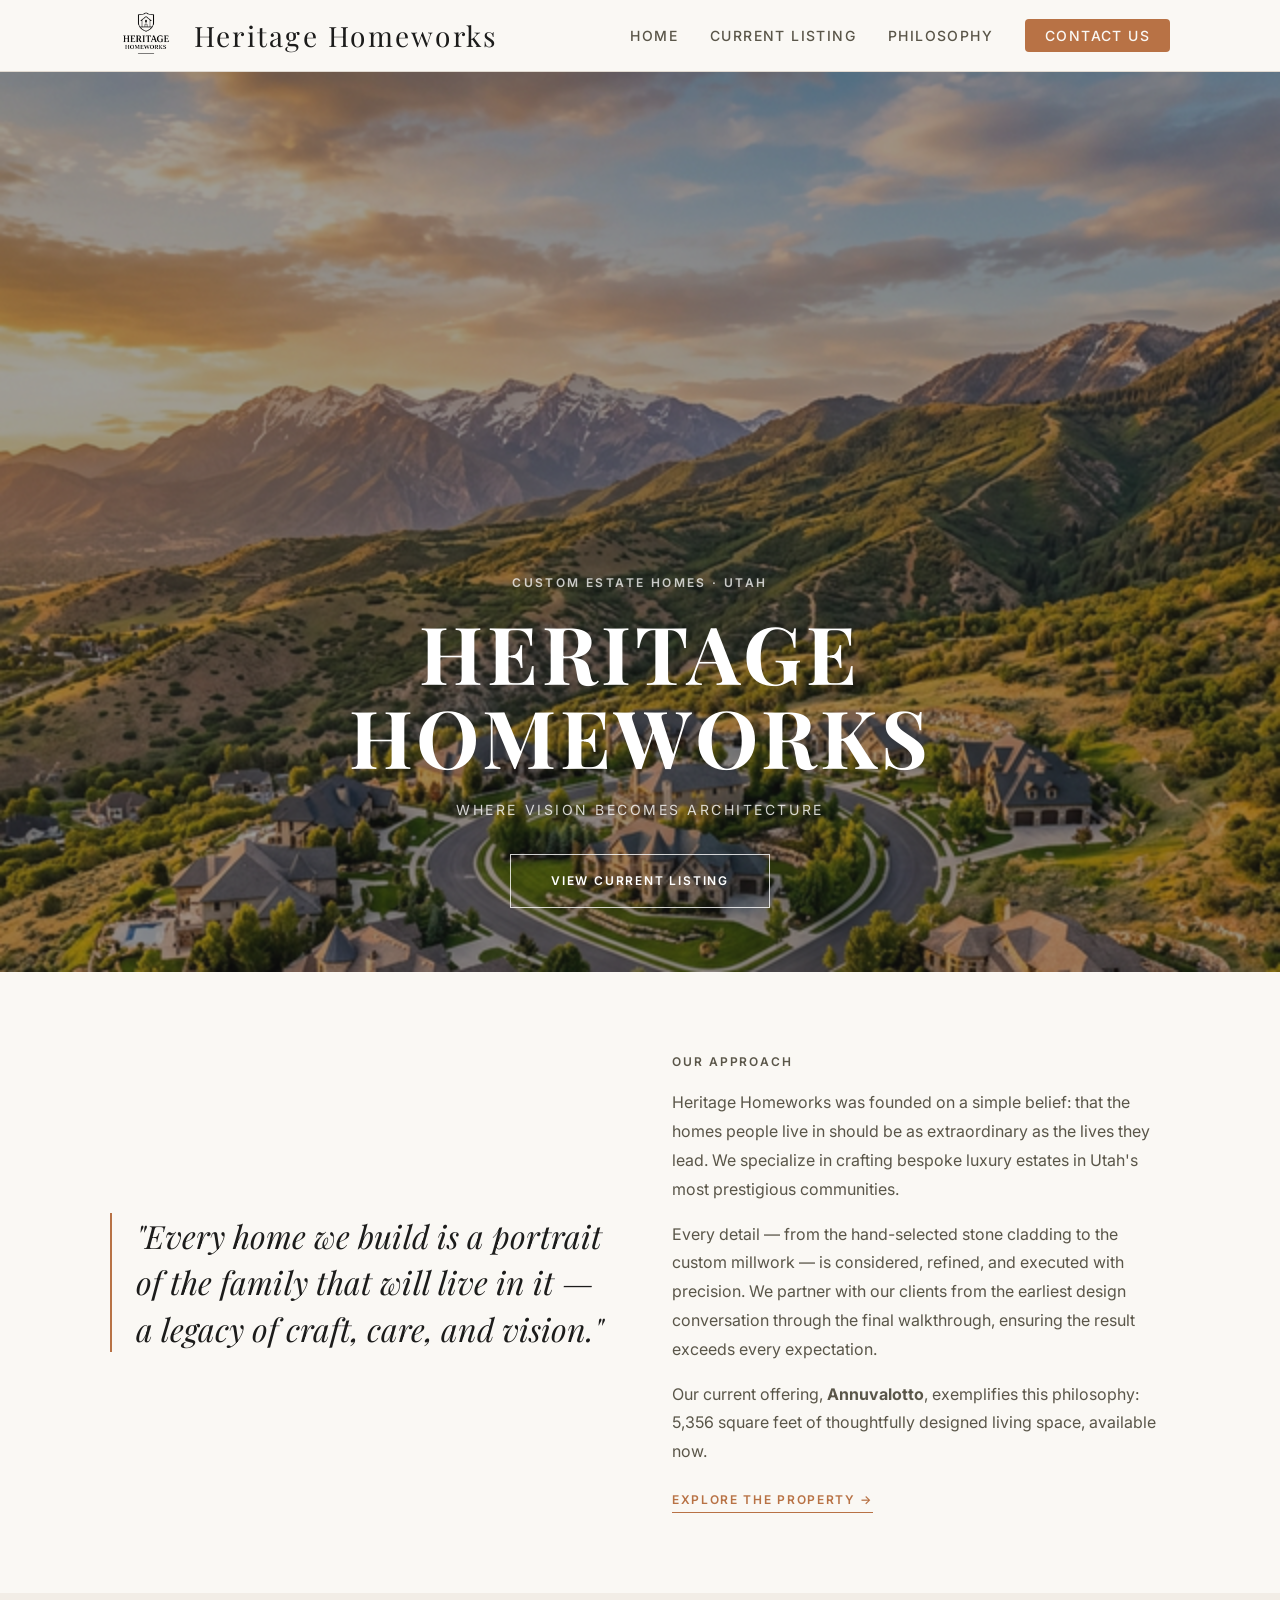
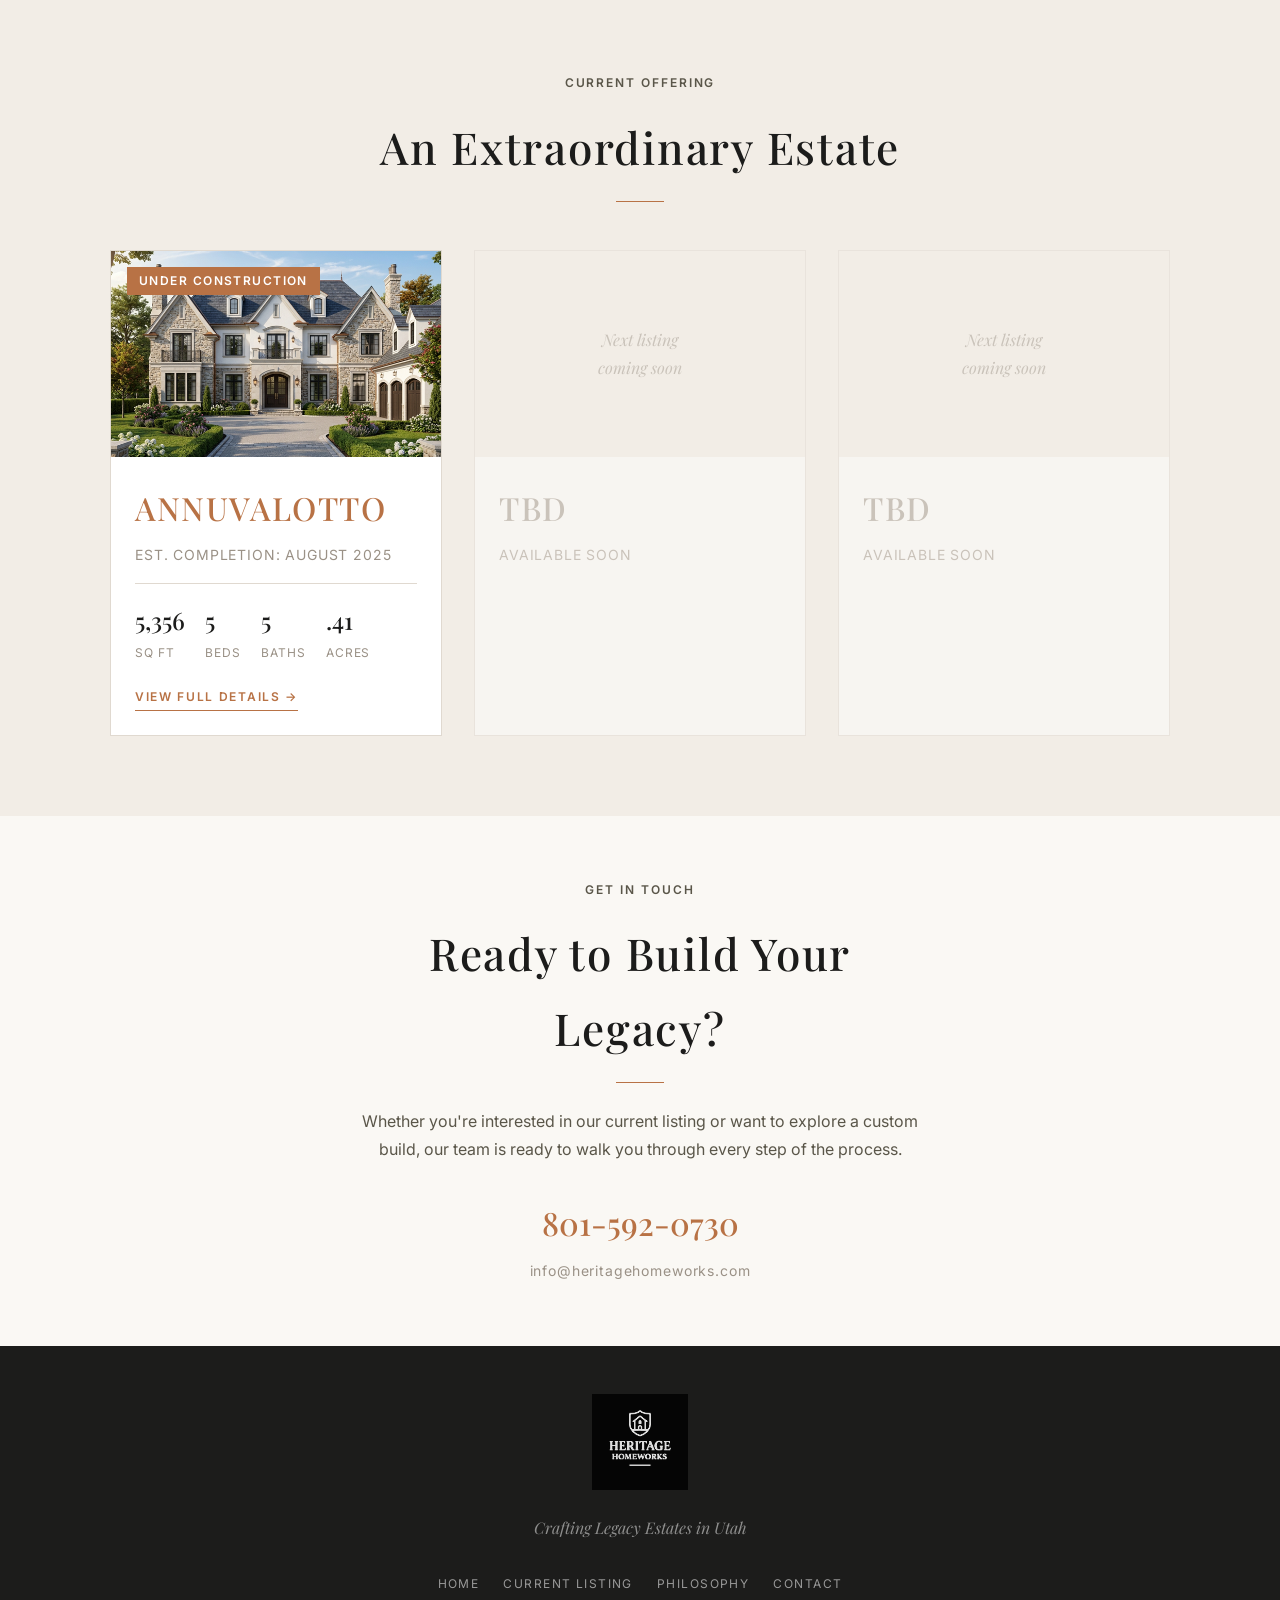
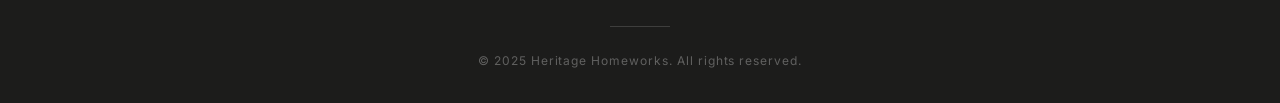
==== index.html @ 86cc1c11 "Added css modules and HTML content" ====
<!DOCTYPE html>
<html lang="en">

<head>
  <meta charset="UTF-8" />
  <meta name="viewport" content="width=device-width, initial-scale=1.0" />
  <meta name="description"
    content="Heritage Homeworks — Utah's premier luxury custom home builder. Exceptional estates crafted with timeless design and unmatched craftsmanship." />
  <title>Heritage Homeworks | Luxury Custom Homes</title>
  <link rel="preconnect" href="https://fonts.googleapis.com" />
  <link rel="preconnect" href="https://fonts.gstatic.com" crossorigin />
  <link
    href="https://fonts.googleapis.com/css2?family=Playfair+Display:ital,wght@0,400;0,500;0,700;1,400&family=Inter:wght@300;400;500;600&display=swap"
    rel="stylesheet" />
  <link rel="stylesheet" href="css/style.css" />
</head>

<body>

  <!-- Hamburger toggle — CSS-only, no JavaScript required -->
  <input type="checkbox" id="nav-toggle" aria-label="Toggle navigation menu" />

  <!-- NAVIGATION -->
  <nav class="nav" role="navigation" aria-label="Main navigation">
    <div class="nav__inner">
      <a href="index.html" class="nav__logo" aria-label="Heritage Homeworks home">
        <img src="assets/heritage-logo-banner-removebg-preview.png" alt="Heritage Homeworks logo"
          class="nav__logo-img" />
        <span class="nav__logo-text">Heritage Homeworks</span>
      </a>
      <ul class="nav__menu" role="list">
        <li><a href="index.html" class="nav__link">Home</a></li>
        <li><a href="home-product.html" class="nav__link">Current Listing</a></li>
        <li><a href="#philosophy" class="nav__link">Philosophy</a></li>
        <li><a href="#contact" class="nav__link nav__link--cta">Contact Us</a></li>
      </ul>
      <label for="nav-toggle" class="nav__hamburger" aria-label="Open menu">
        <span class="nav__hamburger-bar"></span>
        <span class="nav__hamburger-bar"></span>
        <span class="nav__hamburger-bar"></span>
      </label>
    </div>
    <nav class="nav__drawer" aria-label="Mobile navigation">
      <a href="index.html" class="nav__link">Home</a>
      <a href="home-product.html" class="nav__link">Current Listing</a>
      <a href="#philosophy" class="nav__link">Philosophy</a>
      <a href="#contact" class="nav__link">Contact Us</a>
    </nav>
  </nav>

  <!-- HERO -->
  <section class="hero" aria-label="Hero">
    <div class="hero__bg" style="background-image: url('assets/hero-bg.jpg');"></div>
    <div class="hero__overlay"></div>
    <div class="hero__content">
      <p class="hero__eyebrow anim-fade-up">Custom Estate Homes · Utah</p>
      <h1 class="hero__title anim-fade-up anim-delay-1">Heritage<br>Homeworks</h1>
      <p class="hero__subtitle anim-fade-up anim-delay-2">Where Vision Becomes Architecture</p>
      <a href="home-product.html" class="hero__cta anim-fade-up anim-delay-3">View Current Listing</a>
    </div>
  </section>

  <!-- PHILOSOPHY -->
  <section class="philosophy section section--plain" id="philosophy" aria-labelledby="philosophy-heading">
    <div class="container">
      <div class="philosophy__inner">
        <blockquote class="philosophy__quote">
          "Every home we build is a portrait of the family that will live in it — a legacy of craft, care, and vision."
        </blockquote>
        <div class="philosophy__body">
          <span class="u-label">Our Approach</span>
          <p>Heritage Homeworks was founded on a simple belief: that the homes people live in should be as extraordinary
            as the lives they lead. We specialize in crafting bespoke luxury estates in Utah's most prestigious
            communities.</p>
          <p>Every detail — from the hand-selected stone cladding to the custom millwork — is considered, refined, and
            executed with precision. We partner with our clients from the earliest design conversation through the final
            walkthrough, ensuring the result exceeds every expectation.</p>
          <p>Our current offering, <strong>Annuvalotto</strong>, exemplifies this philosophy: 5,356 square feet of
            thoughtfully designed living space, available now.</p>
          <a href="home-product.html" class="philosophy__link">Explore the Property →</a>
        </div>
      </div>
    </div>
  </section>

  <!-- FEATURED LISTINGS -->
  <section class="listings section section--alt" aria-labelledby="listings-heading">
    <div class="container">
      <div class="listings__header">
        <span class="u-label">Current Offering</span>
        <h2 class="listings__title" id="listings-heading">An Extraordinary Estate</h2>
        <span class="u-divider"></span>
      </div>
      <div class="listings__grid">

        <!-- Active listing -->
        <article class="listing-card">
          <div class="listing-card__img-wrap">
            <img src="assets/exterior-render.jpg" alt="Annuvalotto — luxury estate exterior render"
              class="listing-card__img" loading="lazy" />
            <span class="listing-card__badge">Under Construction</span>
          </div>
          <div class="listing-card__body">
            <h3 class="listing-card__name">Annuvalotto</h3>
            <p class="listing-card__meta">Est. Completion: August 2025</p>
            <div class="listing-card__specs">
              <div class="listing-card__spec">
                <span class="listing-card__spec-val">5,356</span>
                <span class="listing-card__spec-key">Sq Ft</span>
              </div>
              <div class="listing-card__spec">
                <span class="listing-card__spec-val">5</span>
                <span class="listing-card__spec-key">Beds</span>
              </div>
              <div class="listing-card__spec">
                <span class="listing-card__spec-val">5</span>
                <span class="listing-card__spec-key">Baths</span>
              </div>
              <div class="listing-card__spec">
                <span class="listing-card__spec-val">.41</span>
                <span class="listing-card__spec-key">Acres</span>
              </div>
            </div>
            <a href="home-product.html" class="listing-card__cta">View Full Details →</a>
          </div>
        </article>

        <!-- Placeholder cards for future listings -->
        <article class="listing-card listing-card--placeholder">
          <div class="listing-card__img-wrap listing-card__img-wrap--empty">
            <p class="listing-card__placeholder-text">Next listing<br>coming soon</p>
          </div>
          <div class="listing-card__body">
            <h3 class="listing-card__name listing-card__name--dim">TBD</h3>
            <p class="listing-card__meta">Available Soon</p>
          </div>
        </article>

        <article class="listing-card listing-card--placeholder">
          <div class="listing-card__img-wrap listing-card__img-wrap--empty">
            <p class="listing-card__placeholder-text">Next listing<br>coming soon</p>
          </div>
          <div class="listing-card__body">
            <h3 class="listing-card__name listing-card__name--dim">TBD</h3>
            <p class="listing-card__meta">Available Soon</p>
          </div>
        </article>

      </div>
    </div>
  </section>

  <!-- CONTACT -->
  <section class="section section--plain contact" id="contact" aria-labelledby="contact-heading">
    <div class="container">
      <span class="u-label">Get In Touch</span>
      <h2 class="listings__title" id="contact-heading">Ready to Build Your Legacy?</h2>
      <span class="u-divider"></span>
      <p class="contact__body">Whether you're interested in our current listing or want to explore a custom build, our
        team is ready to walk you through every step of the process.</p>
      <div class="contact__links">
        <a href="tel:8015920730" class="contact__phone">801-592-0730</a>
        <a href="mailto:info@heritagehomeworks.com" class="contact__email">info@heritagehomeworks.com</a>
      </div>
    </div>
  </section>

  <!-- FOOTER -->
  <footer class="footer" role="contentinfo">
    <div class="container">
      <div class="footer__logo">
        <img src="assets/heritage-logo-banner.jpeg" alt="Heritage Homeworks" />
      </div>
      <p class="footer__tagline">Crafting Legacy Estates in Utah</p>
      <nav class="footer__links" aria-label="Footer navigation">
        <a href="index.html" class="footer__link">Home</a>
        <a href="home-product.html" class="footer__link">Current Listing</a>
        <a href="#philosophy" class="footer__link">Philosophy</a>
        <a href="#contact" class="footer__link">Contact</a>
      </nav>
      <div class="footer__divider"></div>
      <p class="footer__copy">&copy; 2025 Heritage Homeworks. All rights reserved.</p>
    </div>
  </footer>

</body>

</html>
---- css/style.css ----
/* ==========================================================================
   HERITAGE HOMEWORKS — style.css
   SMACSS Entry Point
   
   This file imports all layers in the correct cascade order.
   Do NOT add styles here — edit the dedicated files instead:

   variables.css  → Design tokens (colors, fonts, spacing, motion)
   base.css       → Reset, global element styles, utilities, animations
   layout.css     → Nav, footer, .container, .section — every page
   components.css → Reusable UI modules (cards, buttons, strips, boards)
   pages.css      → Page-specific styles (homepage & product page)
   ========================================================================== */

@import url('./variables.css');
@import url('./base.css');
@import url('./layout.css');
@import url('./components.css');
@import url('./pages.css');
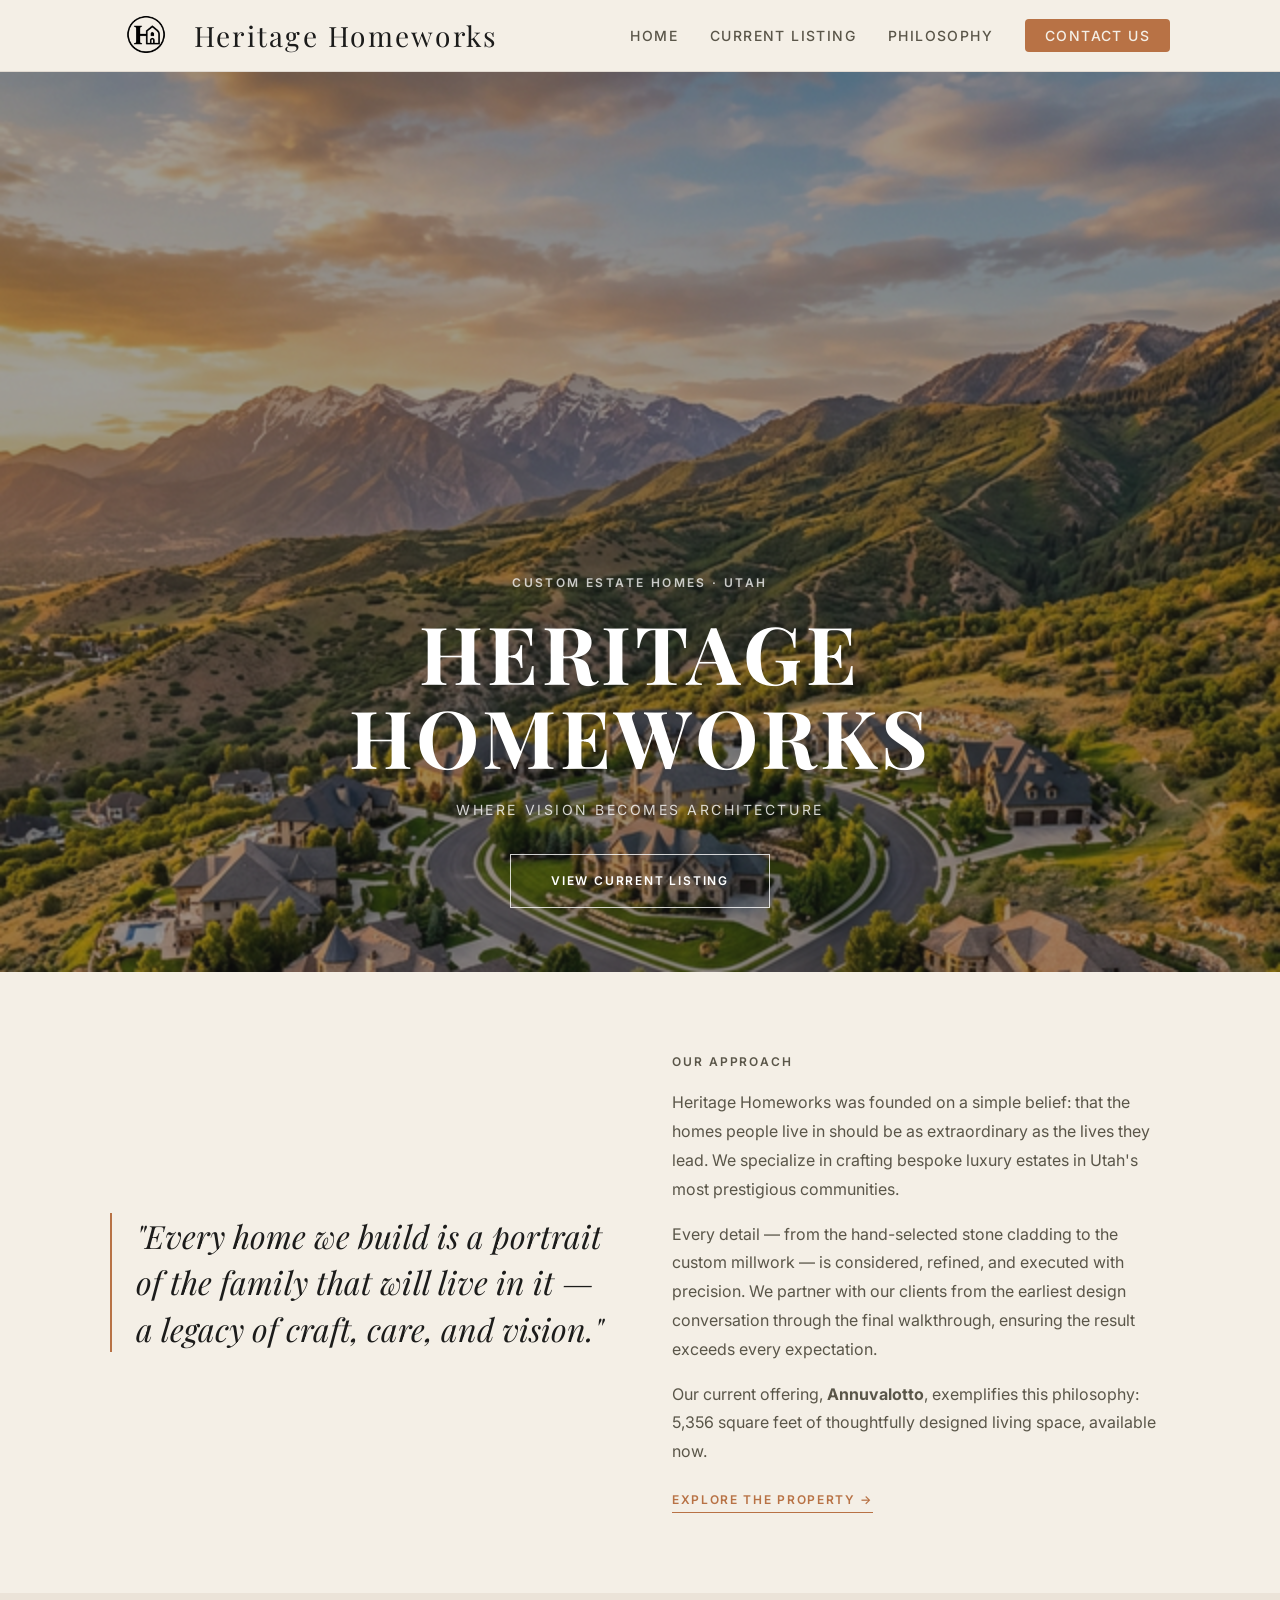
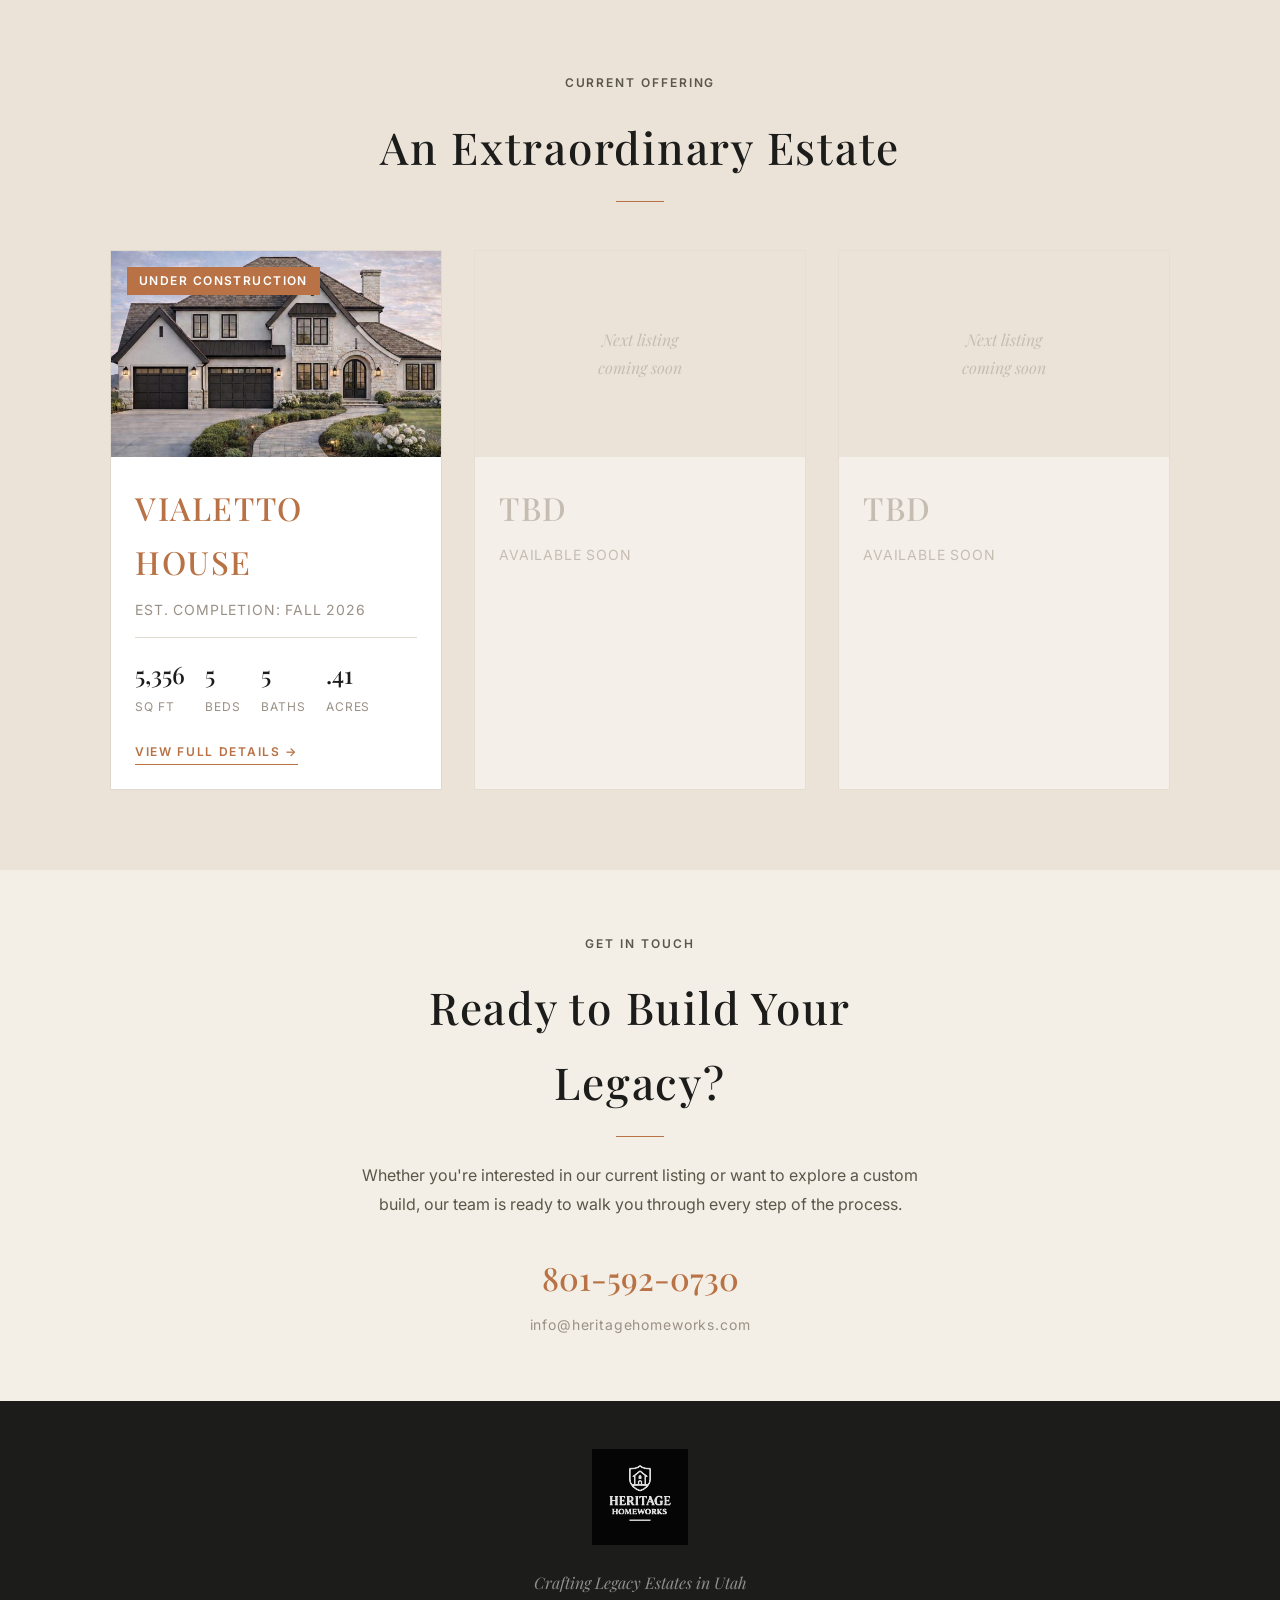
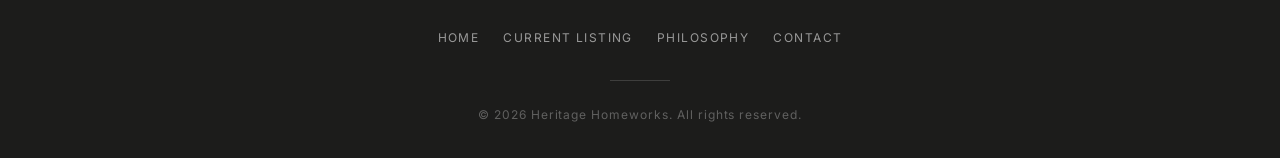
==== commit c2de5c35: "Added house plans and fixed bugs" ====
--- a/index.html
+++ b/index.html
@@ -24,8 +24,7 @@
   <nav class="nav" role="navigation" aria-label="Main navigation">
     <div class="nav__inner">
       <a href="index.html" class="nav__logo" aria-label="Heritage Homeworks home">
-        <img src="assets/heritage-logo-banner-removebg-preview.png" alt="Heritage Homeworks logo"
-          class="nav__logo-img" />
+        <img src="assets/heritage-logo-removebg-preview.png" alt="Heritage Homeworks logo" class="nav__logo-img" />
         <span class="nav__logo-text">Heritage Homeworks</span>
       </a>
       <ul class="nav__menu" role="list">
@@ -96,13 +95,13 @@
         <!-- Active listing -->
         <article class="listing-card">
           <div class="listing-card__img-wrap">
-            <img src="assets/exterior-render.jpg" alt="Annuvalotto — luxury estate exterior render"
+            <img src="assets/home-section-pic.jpeg" alt="Annuvalotto — luxury estate exterior render"
               class="listing-card__img" loading="lazy" />
             <span class="listing-card__badge">Under Construction</span>
           </div>
           <div class="listing-card__body">
-            <h3 class="listing-card__name">Annuvalotto</h3>
-            <p class="listing-card__meta">Est. Completion: August 2025</p>
+            <h3 class="listing-card__name">Vialetto House</h3>
+            <p class="listing-card__meta">Est. Completion: Fall 2026</p>
             <div class="listing-card__specs">
               <div class="listing-card__spec">
                 <span class="listing-card__spec-val">5,356</span>
@@ -179,7 +178,7 @@
         <a href="#contact" class="footer__link">Contact</a>
       </nav>
       <div class="footer__divider"></div>
-      <p class="footer__copy">&copy; 2025 Heritage Homeworks. All rights reserved.</p>
+      <p class="footer__copy">&copy; 2026 Heritage Homeworks. All rights reserved.</p>
     </div>
   </footer>
 
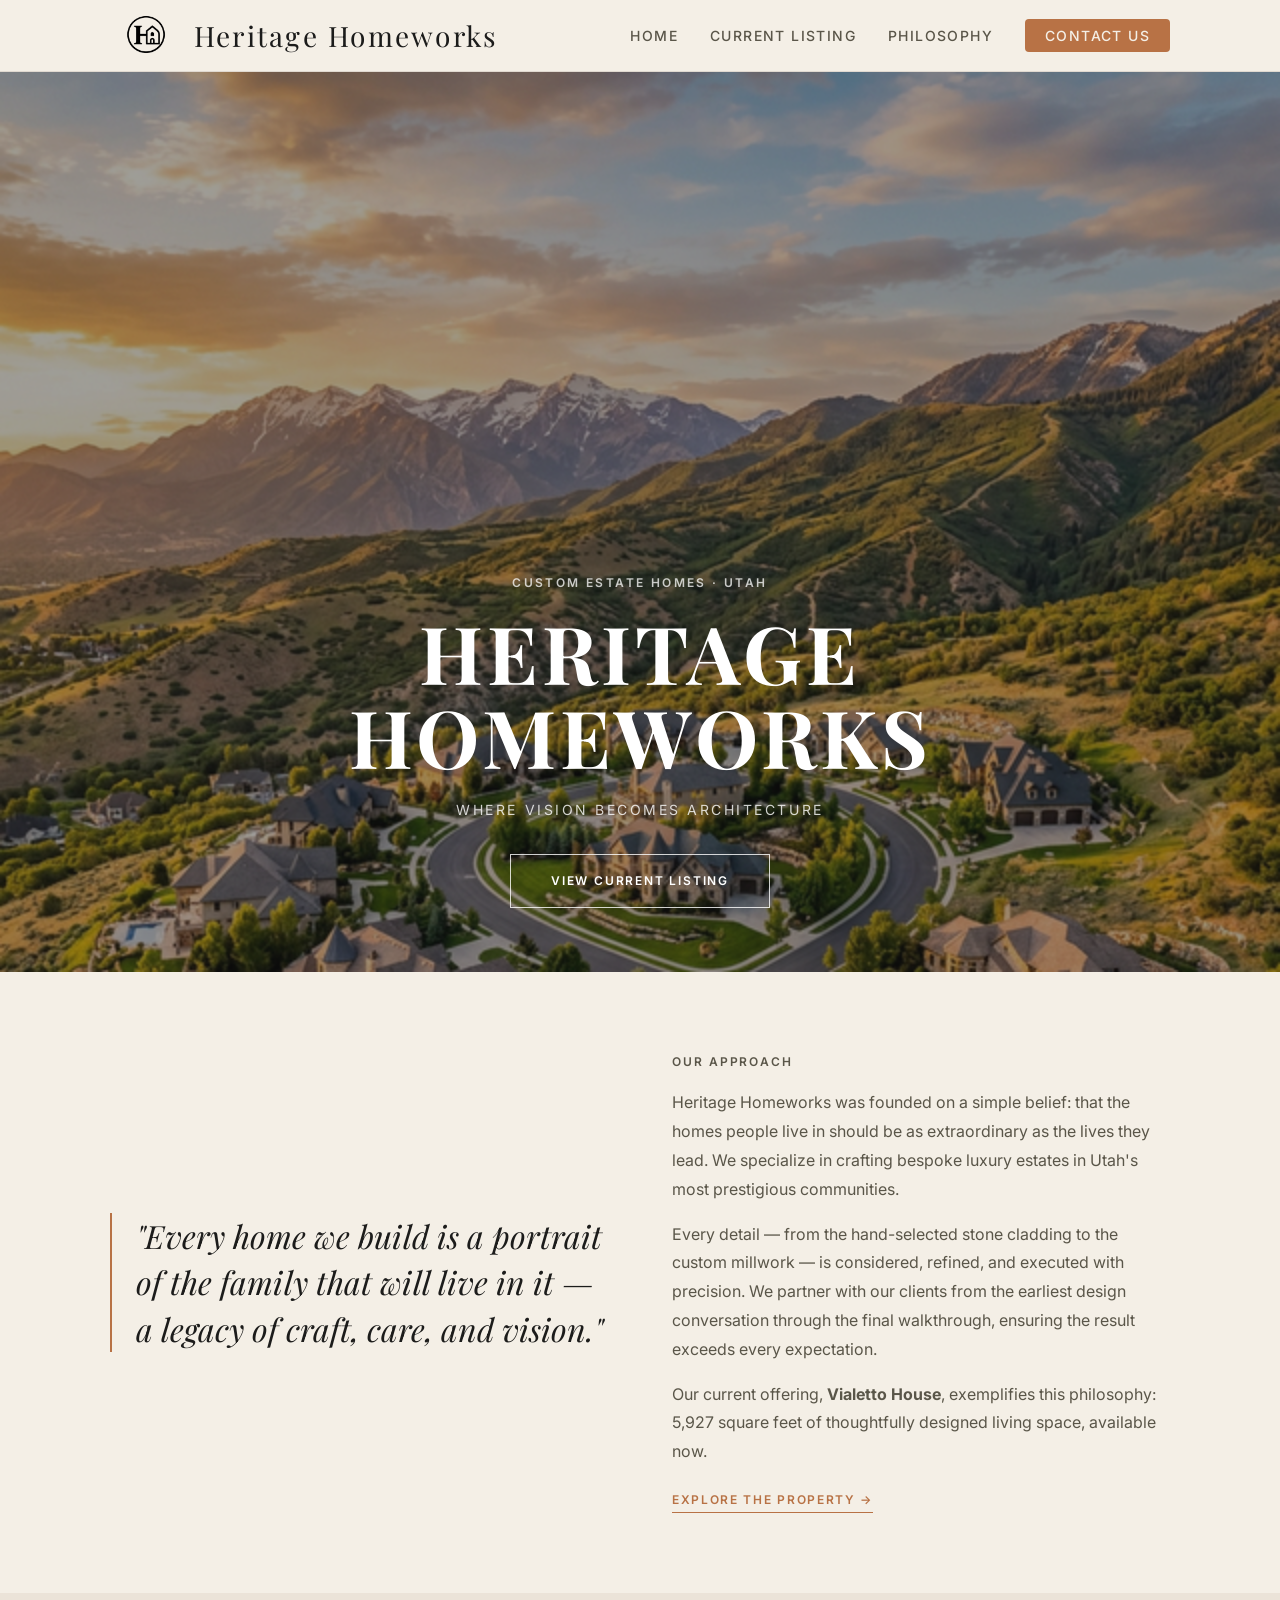
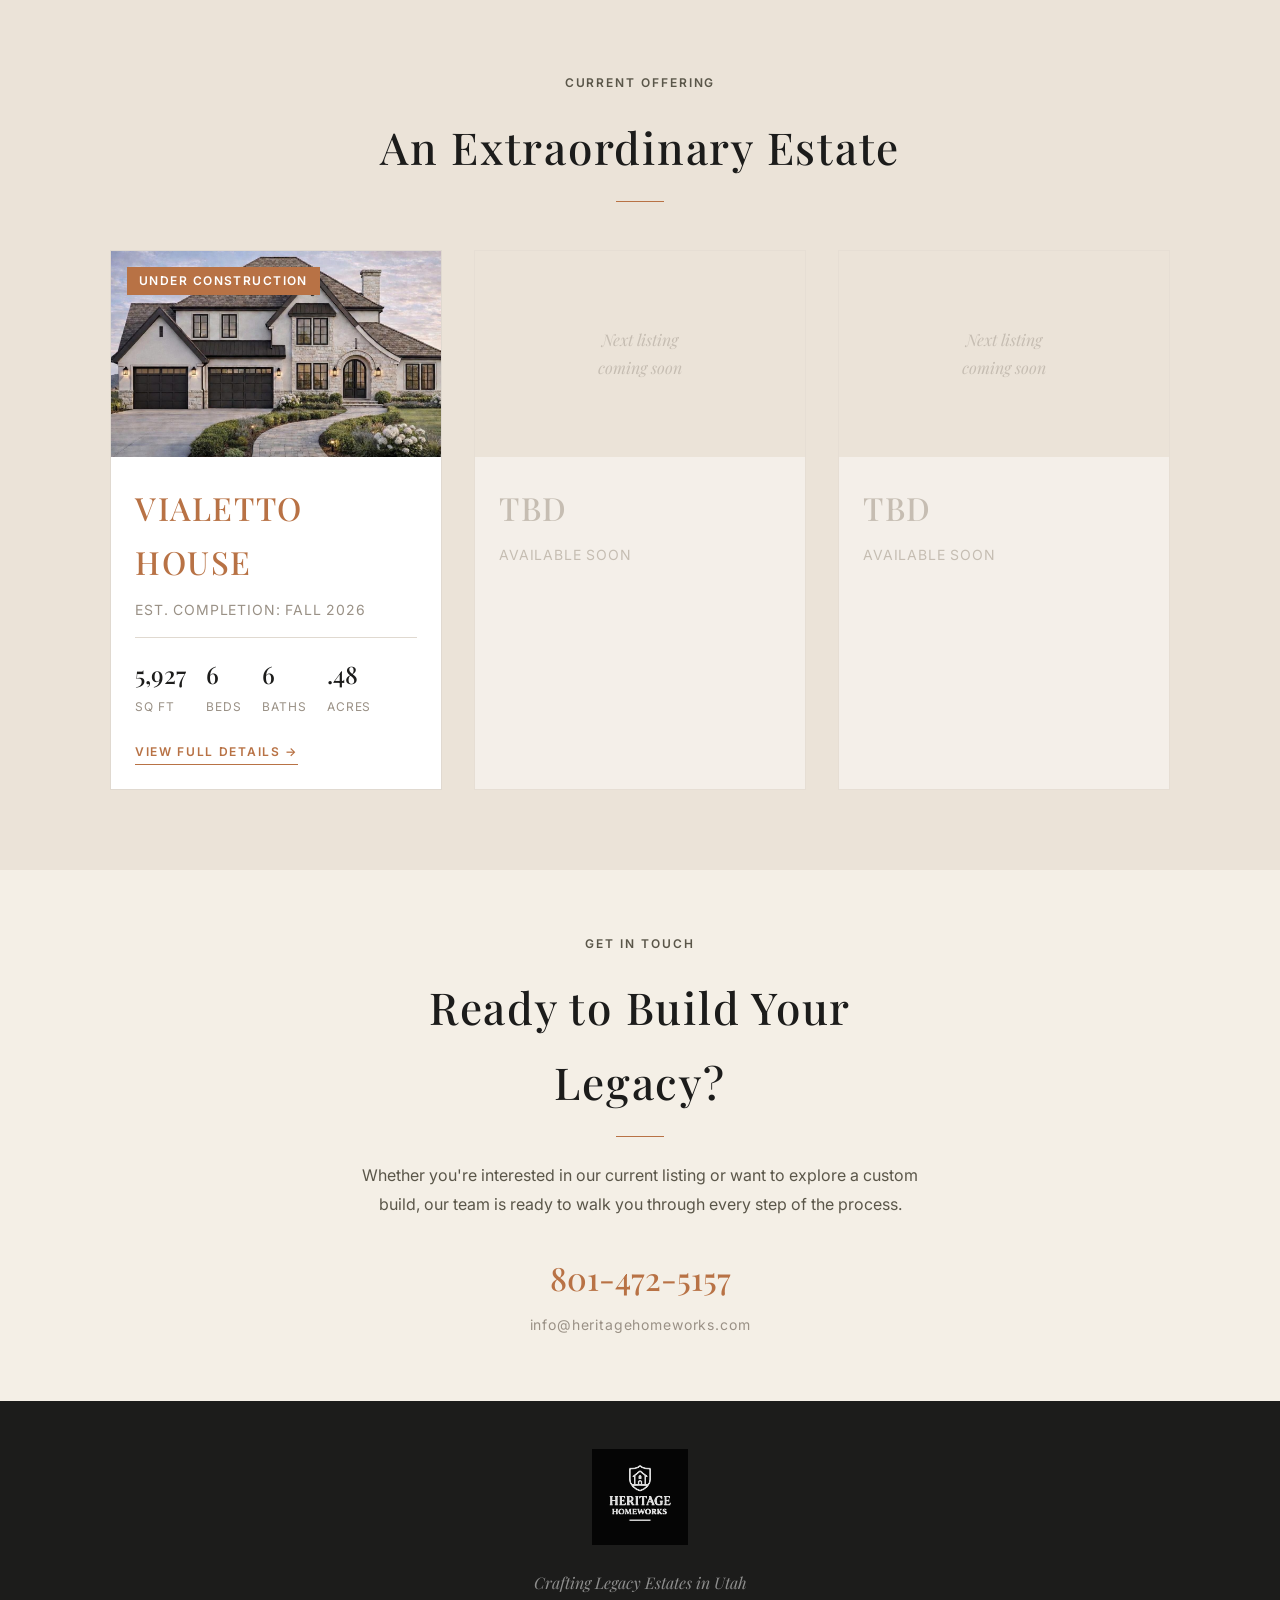
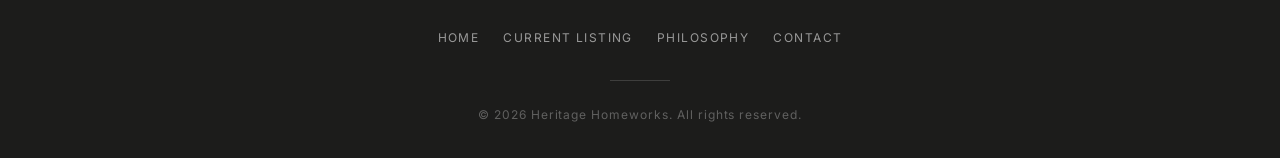
==== commit 88827ad6: "Fix Index" ====
--- a/index.html
+++ b/index.html
@@ -74,7 +74,7 @@
           <p>Every detail — from the hand-selected stone cladding to the custom millwork — is considered, refined, and
             executed with precision. We partner with our clients from the earliest design conversation through the final
             walkthrough, ensuring the result exceeds every expectation.</p>
-          <p>Our current offering, <strong>Annuvalotto</strong>, exemplifies this philosophy: 5,356 square feet of
+          <p>Our current offering, <strong>Vialetto House</strong>, exemplifies this philosophy: 5,927 square feet of
             thoughtfully designed living space, available now.</p>
           <a href="home-product.html" class="philosophy__link">Explore the Property →</a>
         </div>
@@ -95,7 +95,7 @@
         <!-- Active listing -->
         <article class="listing-card">
           <div class="listing-card__img-wrap">
-            <img src="assets/home-section-pic.jpeg" alt="Annuvalotto — luxury estate exterior render"
+            <img src="assets/home-section-pic.jpeg" alt="Vialetto House — luxury estate exterior render"
               class="listing-card__img" loading="lazy" />
             <span class="listing-card__badge">Under Construction</span>
           </div>
@@ -104,19 +104,19 @@
             <p class="listing-card__meta">Est. Completion: Fall 2026</p>
             <div class="listing-card__specs">
               <div class="listing-card__spec">
-                <span class="listing-card__spec-val">5,356</span>
+                <span class="listing-card__spec-val">5,927</span>
                 <span class="listing-card__spec-key">Sq Ft</span>
               </div>
               <div class="listing-card__spec">
-                <span class="listing-card__spec-val">5</span>
+                <span class="listing-card__spec-val">6</span>
                 <span class="listing-card__spec-key">Beds</span>
               </div>
               <div class="listing-card__spec">
-                <span class="listing-card__spec-val">5</span>
+                <span class="listing-card__spec-val">6</span>
                 <span class="listing-card__spec-key">Baths</span>
               </div>
               <div class="listing-card__spec">
-                <span class="listing-card__spec-val">.41</span>
+                <span class="listing-card__spec-val">.48</span>
                 <span class="listing-card__spec-key">Acres</span>
               </div>
             </div>
@@ -158,7 +158,7 @@
       <p class="contact__body">Whether you're interested in our current listing or want to explore a custom build, our
         team is ready to walk you through every step of the process.</p>
       <div class="contact__links">
-        <a href="tel:8015920730" class="contact__phone">801-592-0730</a>
+        <a href="tel:8015920730" class="contact__phone">801-472-5157</a>
         <a href="mailto:info@heritagehomeworks.com" class="contact__email">info@heritagehomeworks.com</a>
       </div>
     </div>
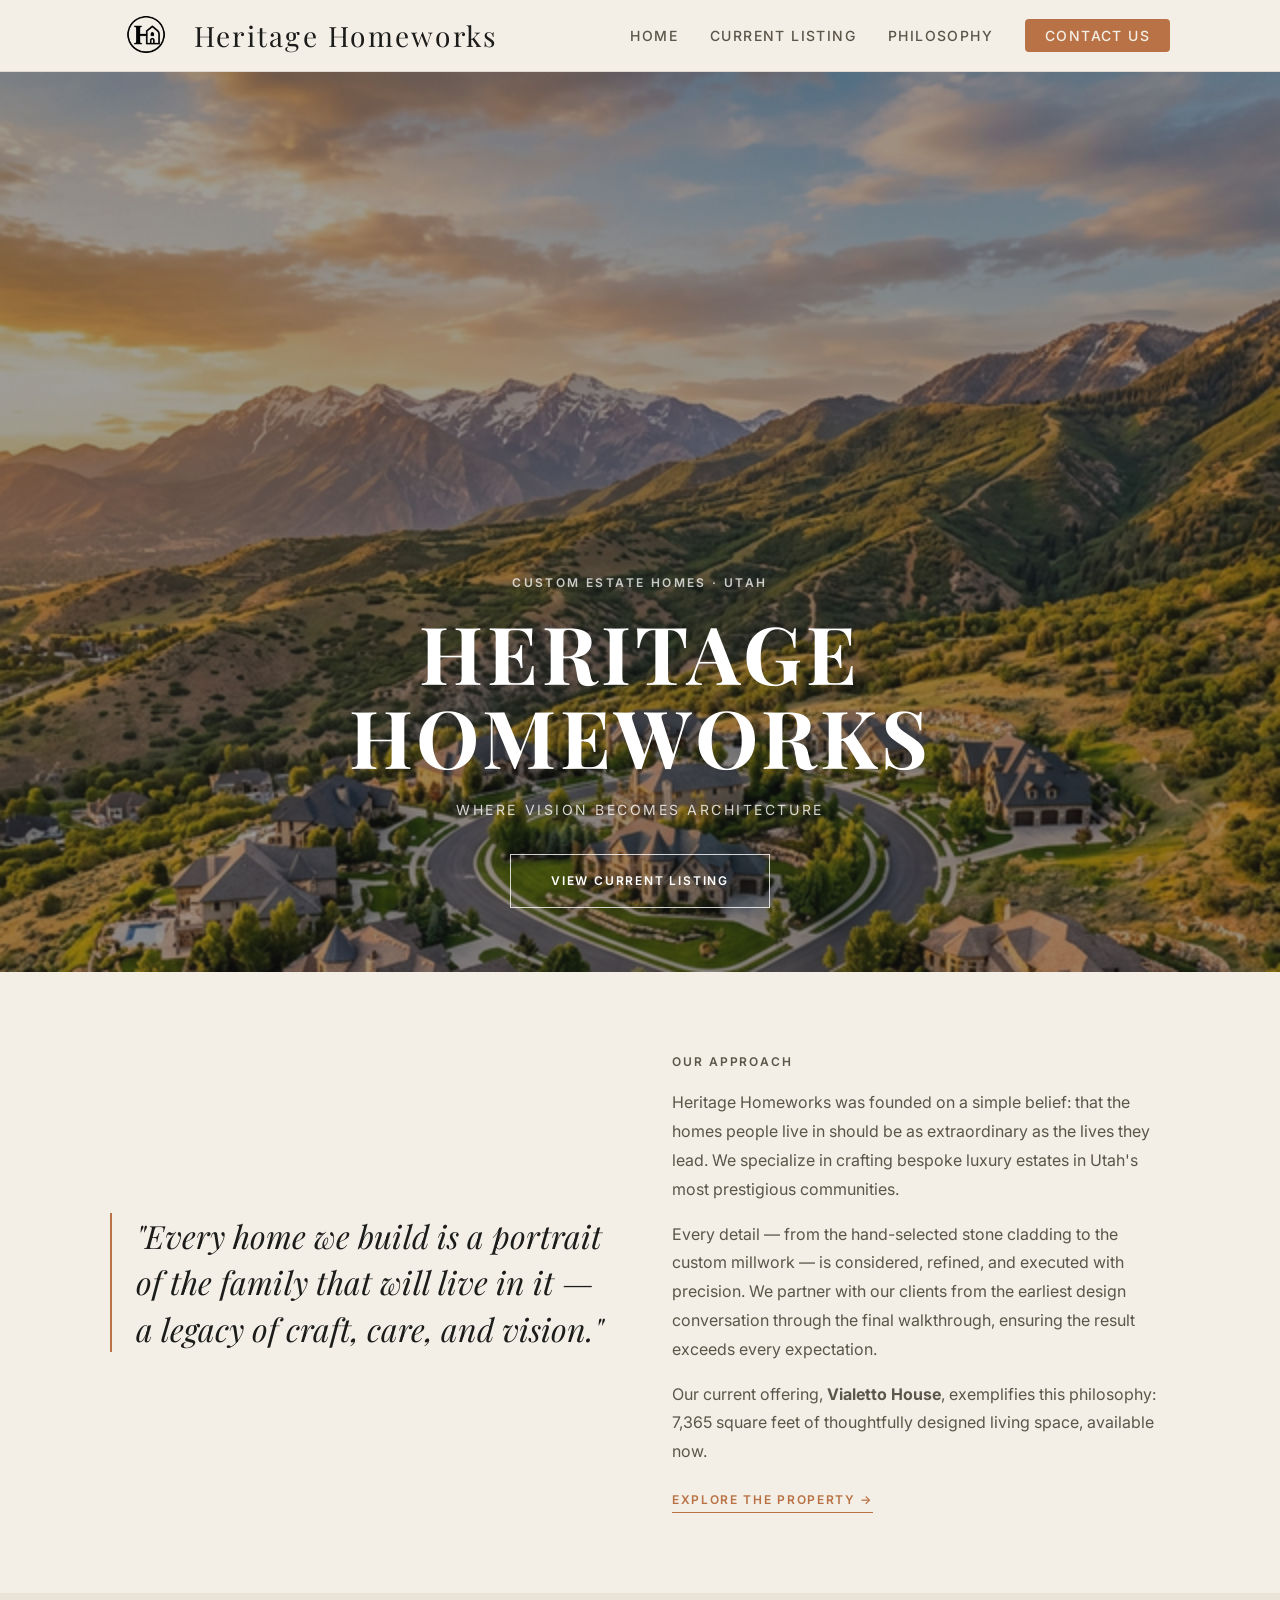
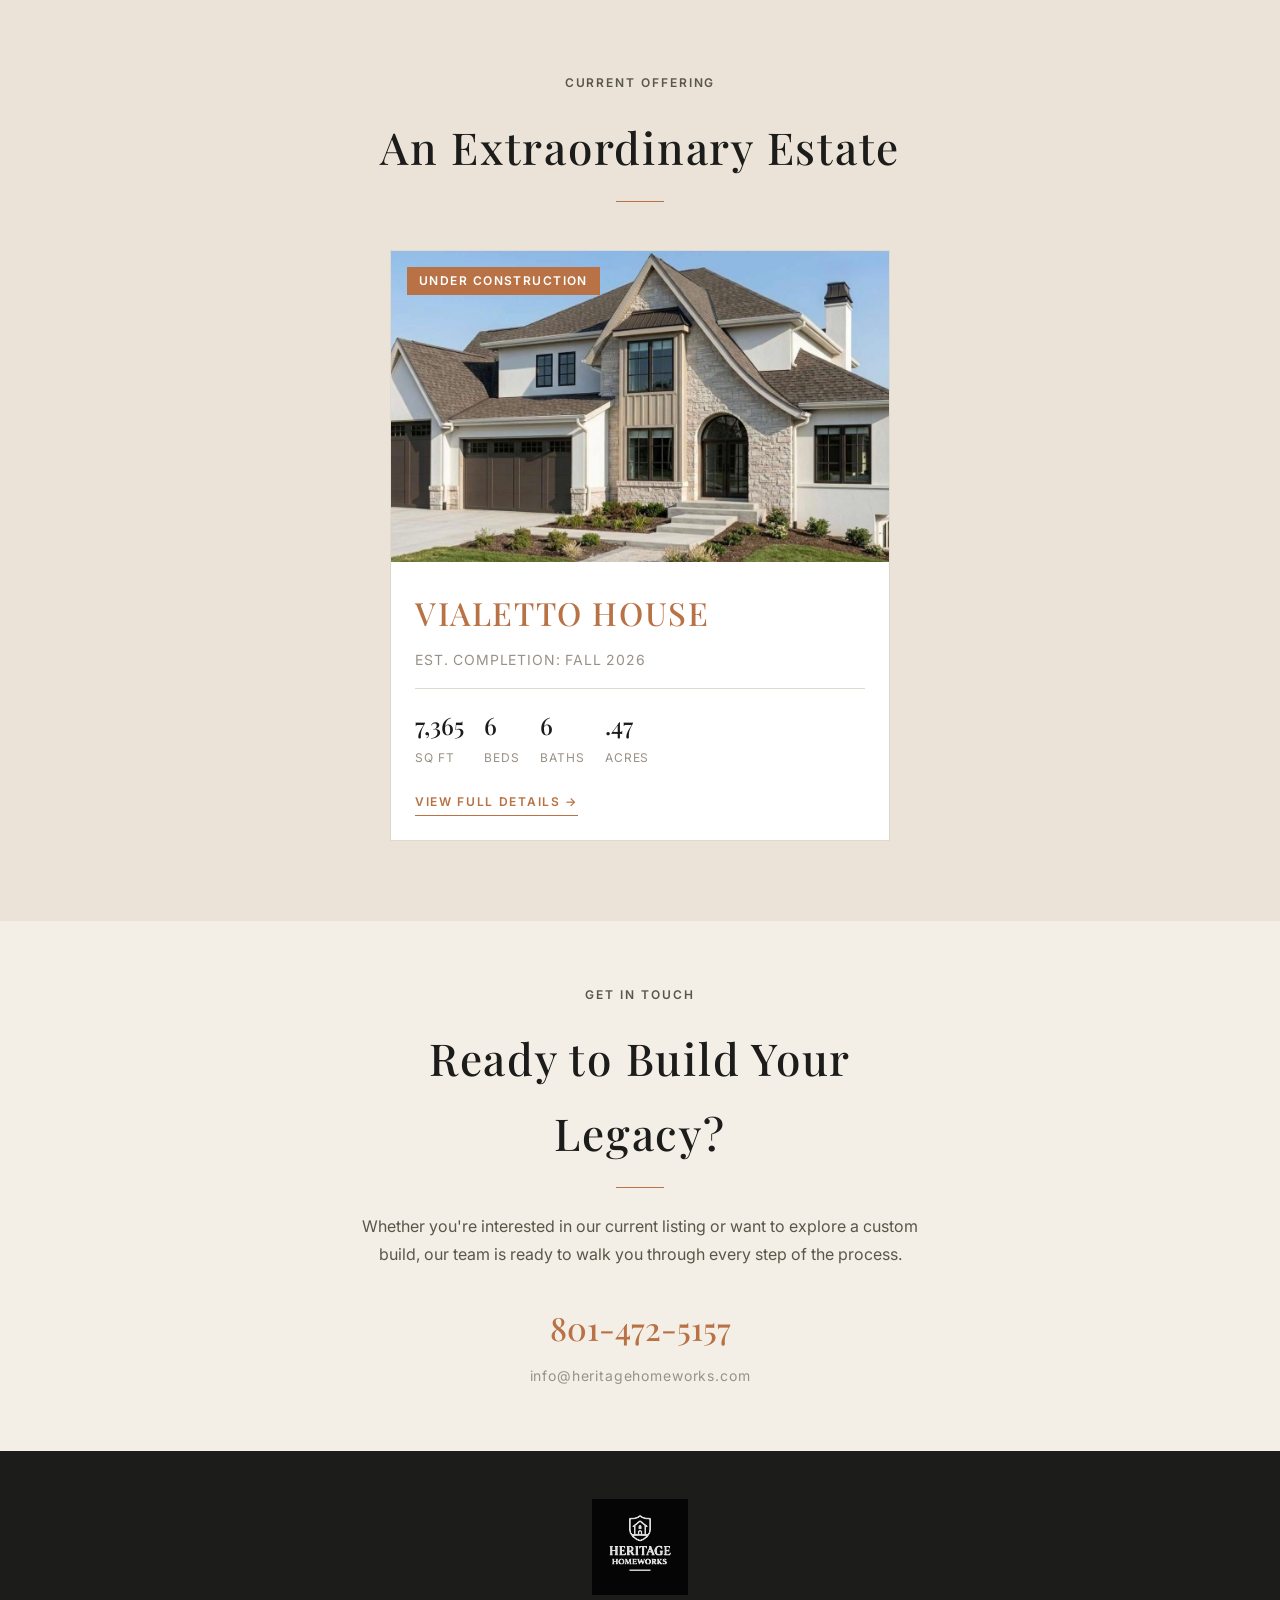
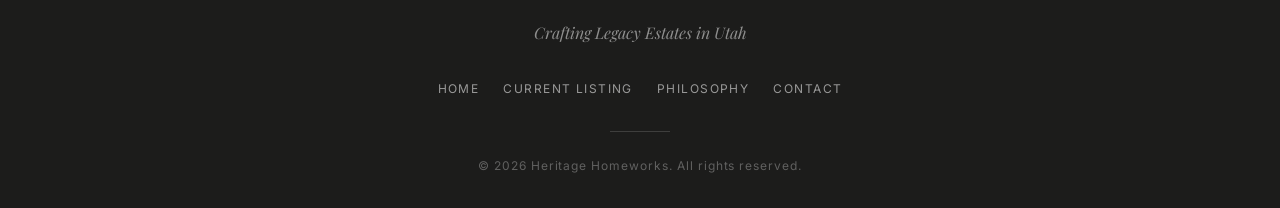
==== commit ddbeddca: "Final Featurings for the Project" ====
--- a/index.html
+++ b/index.html
@@ -9,6 +9,7 @@
   <title>Heritage Homeworks | Luxury Custom Homes</title>
   <link rel="preconnect" href="https://fonts.googleapis.com" />
   <link rel="preconnect" href="https://fonts.gstatic.com" crossorigin />
+  <link rel="icon" href="assets/heritage-logo.jpeg" type="image/jpeg" />
   <link
     href="https://fonts.googleapis.com/css2?family=Playfair+Display:ital,wght@0,400;0,500;0,700;1,400&family=Inter:wght@300;400;500;600&display=swap"
     rel="stylesheet" />
@@ -74,7 +75,7 @@
           <p>Every detail — from the hand-selected stone cladding to the custom millwork — is considered, refined, and
             executed with precision. We partner with our clients from the earliest design conversation through the final
             walkthrough, ensuring the result exceeds every expectation.</p>
-          <p>Our current offering, <strong>Vialetto House</strong>, exemplifies this philosophy: 5,927 square feet of
+          <p>Our current offering, <strong>Vialetto House</strong>, exemplifies this philosophy: 7,365 square feet of
             thoughtfully designed living space, available now.</p>
           <a href="home-product.html" class="philosophy__link">Explore the Property →</a>
         </div>
@@ -90,12 +91,12 @@
         <h2 class="listings__title" id="listings-heading">An Extraordinary Estate</h2>
         <span class="u-divider"></span>
       </div>
-      <div class="listings__grid">
+      <div class="listings__grid" style="display: flex; justify-content: center;">
 
         <!-- Active listing -->
-        <article class="listing-card">
+        <article class="listing-card" style="max-width: 500px; width: 100%;">
           <div class="listing-card__img-wrap">
-            <img src="assets/home-section-pic.jpeg" alt="Vialetto House — luxury estate exterior render"
+            <img src="assets/exterior-image-view2.jpeg" alt="Vialetto House — luxury estate exterior render"
               class="listing-card__img" loading="lazy" />
             <span class="listing-card__badge">Under Construction</span>
           </div>
@@ -104,7 +105,7 @@
             <p class="listing-card__meta">Est. Completion: Fall 2026</p>
             <div class="listing-card__specs">
               <div class="listing-card__spec">
-                <span class="listing-card__spec-val">5,927</span>
+                <span class="listing-card__spec-val">7,365</span>
                 <span class="listing-card__spec-key">Sq Ft</span>
               </div>
               <div class="listing-card__spec">
@@ -116,32 +117,11 @@
                 <span class="listing-card__spec-key">Baths</span>
               </div>
               <div class="listing-card__spec">
-                <span class="listing-card__spec-val">.48</span>
+                <span class="listing-card__spec-val">.47</span>
                 <span class="listing-card__spec-key">Acres</span>
               </div>
             </div>
             <a href="home-product.html" class="listing-card__cta">View Full Details →</a>
-          </div>
-        </article>
-
-        <!-- Placeholder cards for future listings -->
-        <article class="listing-card listing-card--placeholder">
-          <div class="listing-card__img-wrap listing-card__img-wrap--empty">
-            <p class="listing-card__placeholder-text">Next listing<br>coming soon</p>
-          </div>
-          <div class="listing-card__body">
-            <h3 class="listing-card__name listing-card__name--dim">TBD</h3>
-            <p class="listing-card__meta">Available Soon</p>
-          </div>
-        </article>
-
-        <article class="listing-card listing-card--placeholder">
-          <div class="listing-card__img-wrap listing-card__img-wrap--empty">
-            <p class="listing-card__placeholder-text">Next listing<br>coming soon</p>
-          </div>
-          <div class="listing-card__body">
-            <h3 class="listing-card__name listing-card__name--dim">TBD</h3>
-            <p class="listing-card__meta">Available Soon</p>
           </div>
         </article>
 
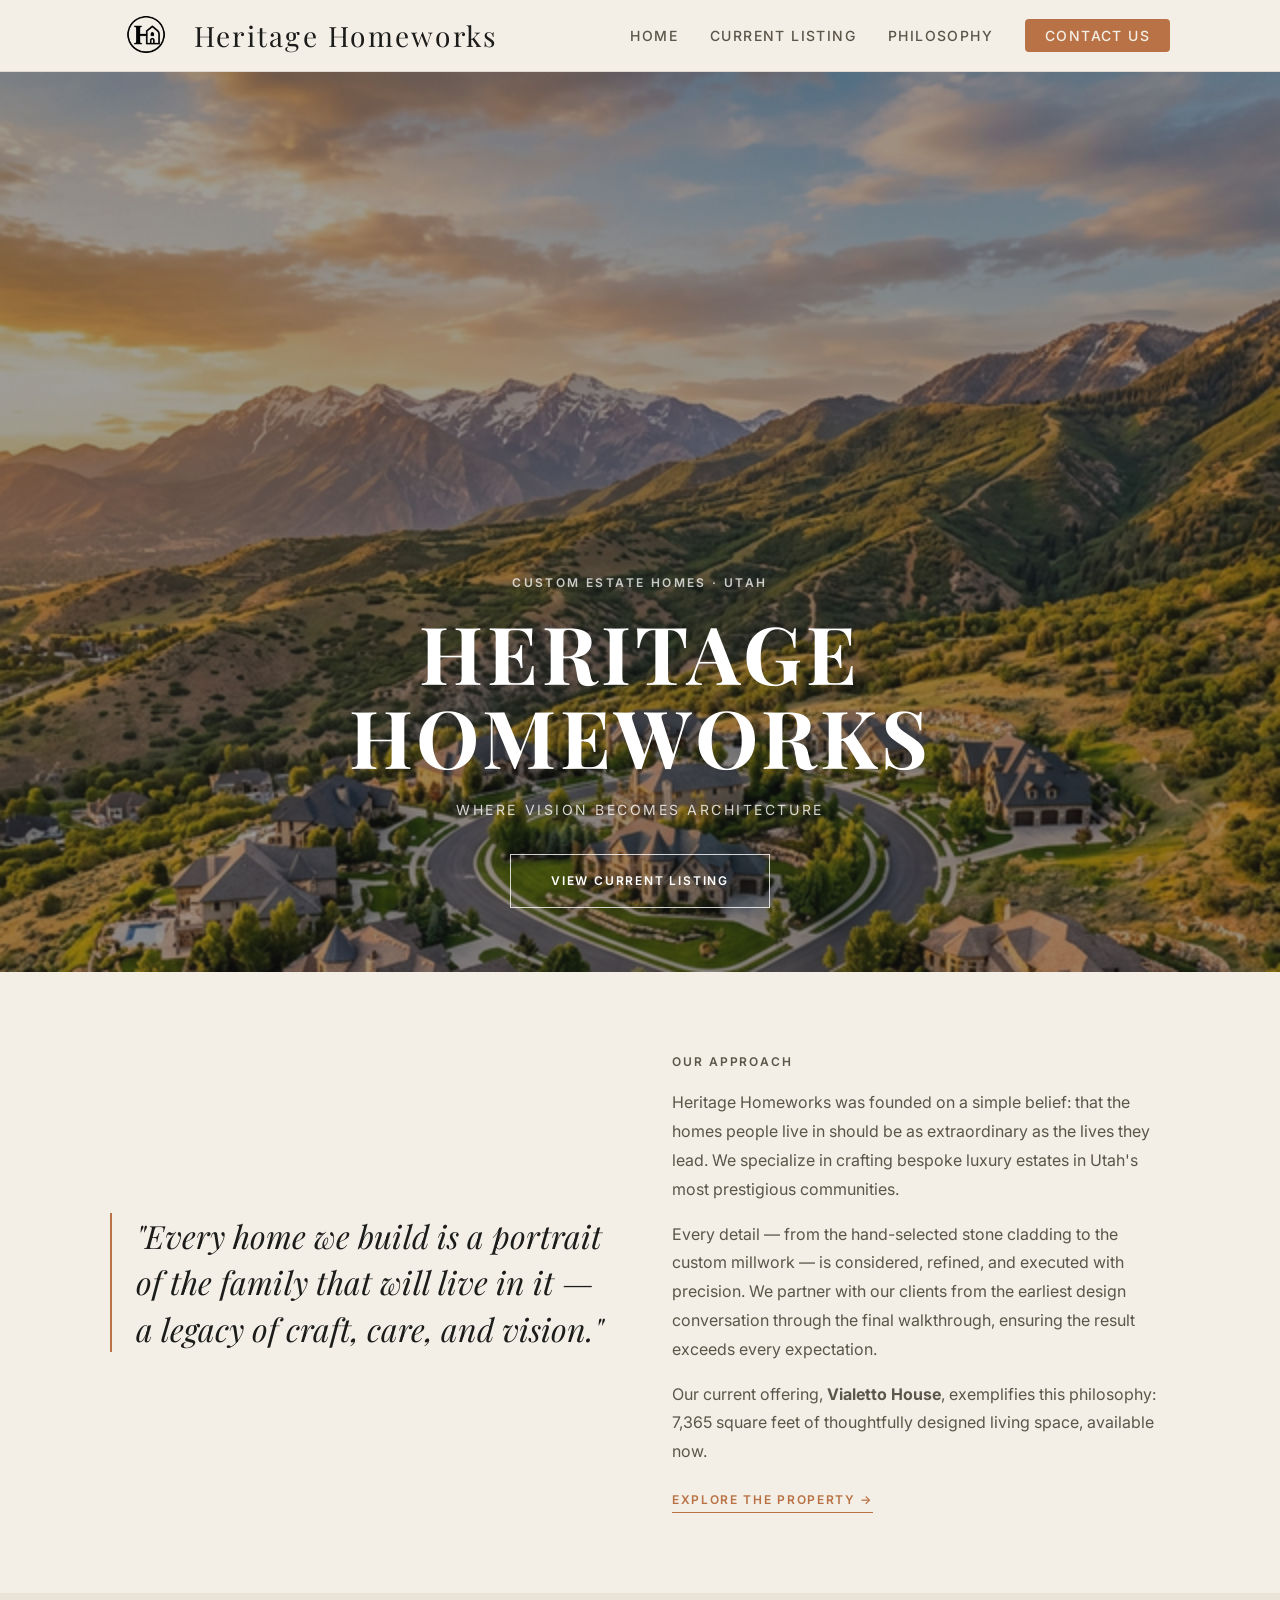
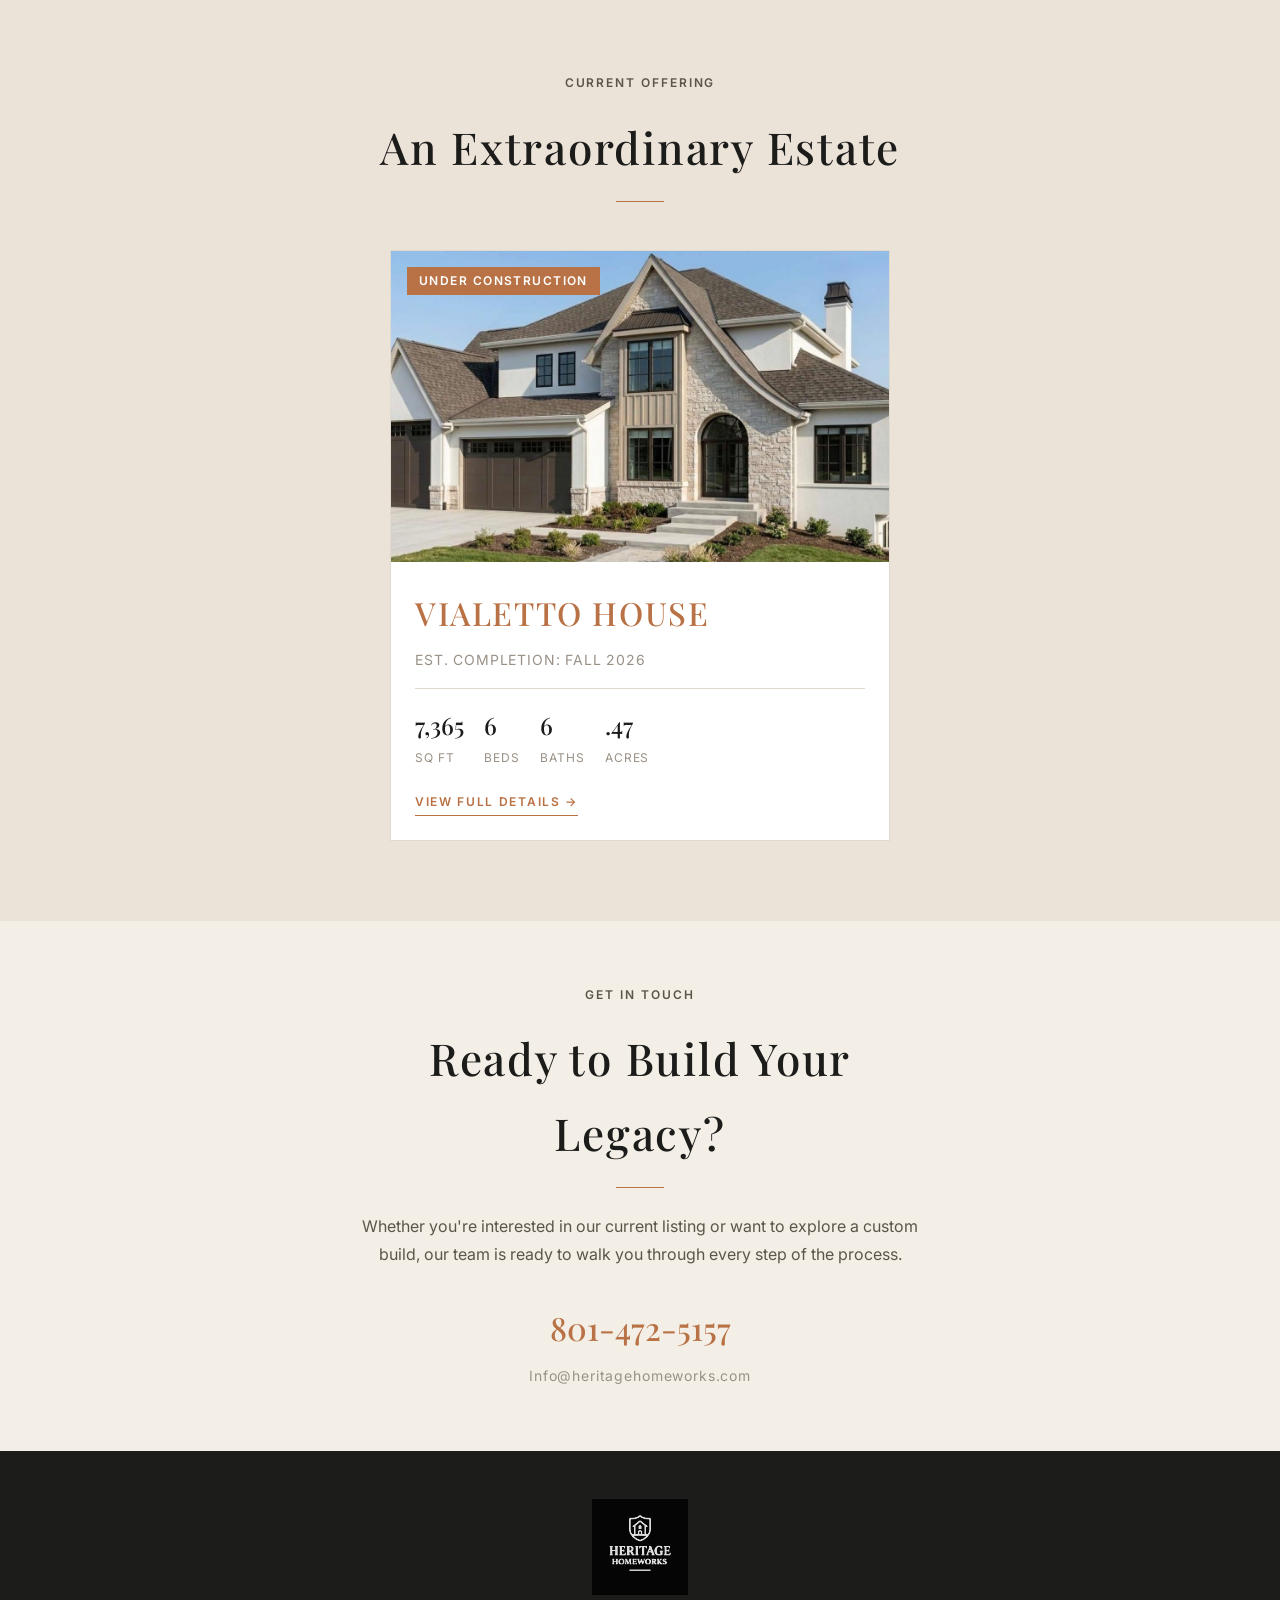
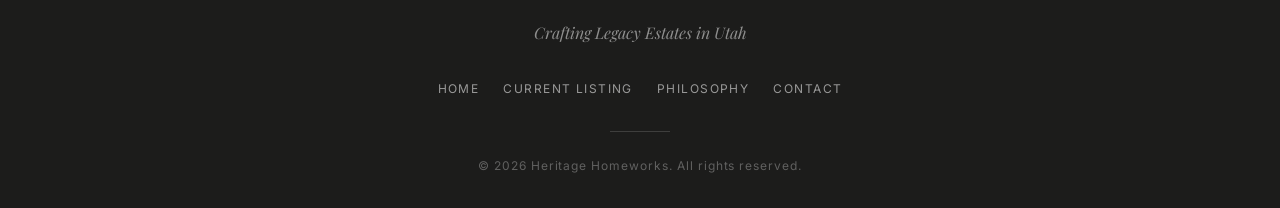
==== commit 4041a209: "Layout changes and Images added" ====
--- a/index.html
+++ b/index.html
@@ -30,7 +30,7 @@
       </a>
       <ul class="nav__menu" role="list">
         <li><a href="index.html" class="nav__link">Home</a></li>
-        <li><a href="home-product.html" class="nav__link">Current Listing</a></li>
+        <li><a href="vialetto-house.html" class="nav__link">Current Listing</a></li>
         <li><a href="#philosophy" class="nav__link">Philosophy</a></li>
         <li><a href="#contact" class="nav__link nav__link--cta">Contact Us</a></li>
       </ul>
@@ -42,7 +42,7 @@
     </div>
     <nav class="nav__drawer" aria-label="Mobile navigation">
       <a href="index.html" class="nav__link">Home</a>
-      <a href="home-product.html" class="nav__link">Current Listing</a>
+      <a href="vialetto-house.html" class="nav__link">Current Listing</a>
       <a href="#philosophy" class="nav__link">Philosophy</a>
       <a href="#contact" class="nav__link">Contact Us</a>
     </nav>
@@ -56,7 +56,7 @@
       <p class="hero__eyebrow anim-fade-up">Custom Estate Homes · Utah</p>
       <h1 class="hero__title anim-fade-up anim-delay-1">Heritage<br>Homeworks</h1>
       <p class="hero__subtitle anim-fade-up anim-delay-2">Where Vision Becomes Architecture</p>
-      <a href="home-product.html" class="hero__cta anim-fade-up anim-delay-3">View Current Listing</a>
+      <a href="vialetto-house.html" class="hero__cta anim-fade-up anim-delay-3">View Current Listing</a>
     </div>
   </section>
 
@@ -77,7 +77,7 @@
             walkthrough, ensuring the result exceeds every expectation.</p>
           <p>Our current offering, <strong>Vialetto House</strong>, exemplifies this philosophy: 7,365 square feet of
             thoughtfully designed living space, available now.</p>
-          <a href="home-product.html" class="philosophy__link">Explore the Property →</a>
+          <a href="vialetto-house.html" class="philosophy__link">Explore the Property →</a>
         </div>
       </div>
     </div>
@@ -121,7 +121,7 @@
                 <span class="listing-card__spec-key">Acres</span>
               </div>
             </div>
-            <a href="home-product.html" class="listing-card__cta">View Full Details →</a>
+            <a href="vialetto-house.html" class="listing-card__cta">View Full Details →</a>
           </div>
         </article>
 
@@ -139,7 +139,7 @@
         team is ready to walk you through every step of the process.</p>
       <div class="contact__links">
         <a href="tel:8015920730" class="contact__phone">801-472-5157</a>
-        <a href="mailto:info@heritagehomeworks.com" class="contact__email">info@heritagehomeworks.com</a>
+        <a href="mailto:Info@heritagehomeworks.com" class="contact__email">Info@heritagehomeworks.com</a>
       </div>
     </div>
   </section>
@@ -153,7 +153,7 @@
       <p class="footer__tagline">Crafting Legacy Estates in Utah</p>
       <nav class="footer__links" aria-label="Footer navigation">
         <a href="index.html" class="footer__link">Home</a>
-        <a href="home-product.html" class="footer__link">Current Listing</a>
+        <a href="vialetto-house.html" class="footer__link">Current Listing</a>
         <a href="#philosophy" class="footer__link">Philosophy</a>
         <a href="#contact" class="footer__link">Contact</a>
       </nav>
@@ -164,4 +164,4 @@
 
 </body>
 
-</html>+</html>
